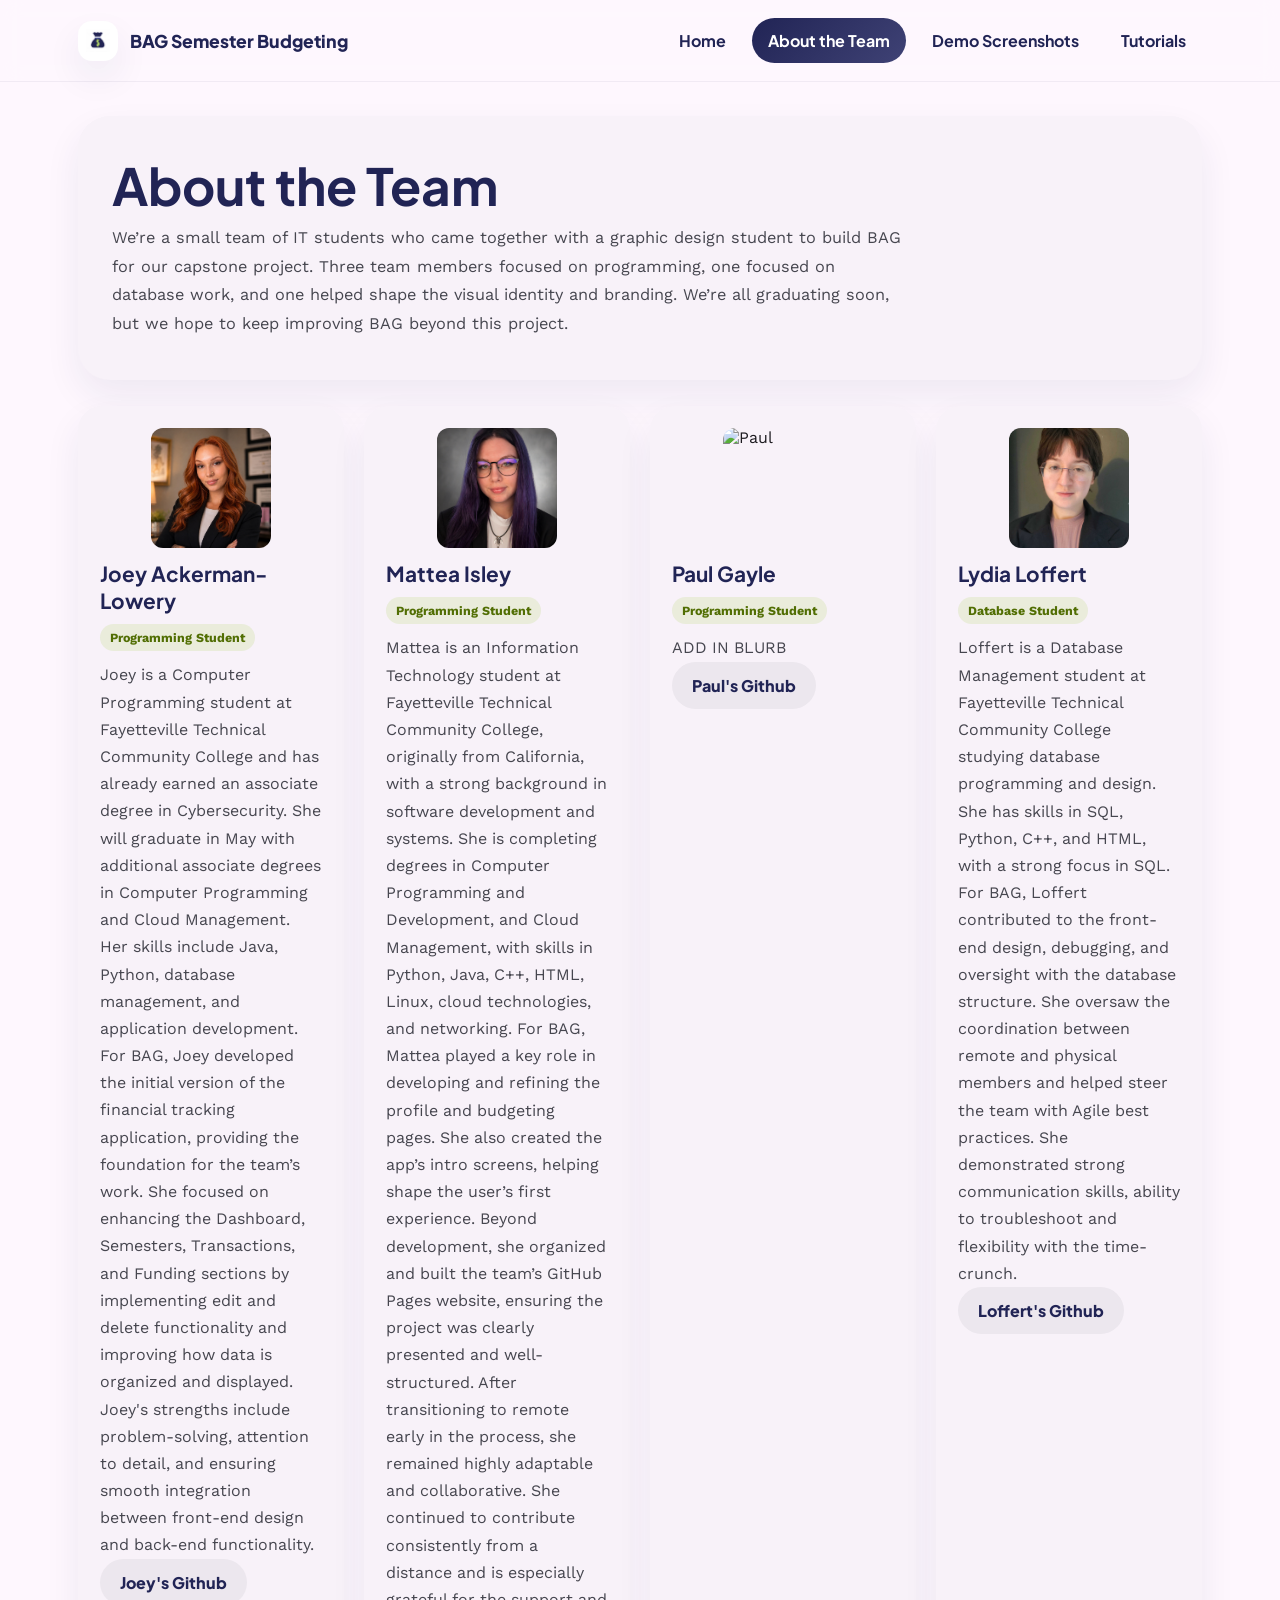
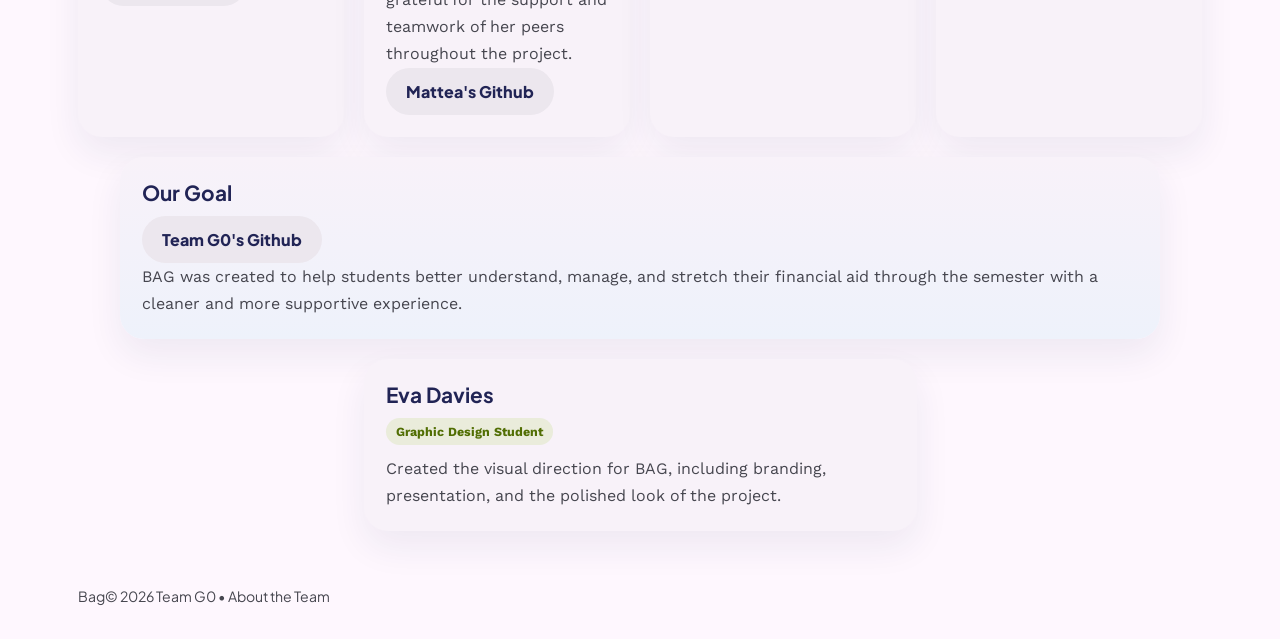
==== about.html @ 032ed26b "Update about.html" ====
<!DOCTYPE html>
<html lang="en">
<head>
  <meta charset="UTF-8">
  <meta name="viewport" content="width=device-width, initial-scale=1.0">
  <title>About the Team | BAG</title>
  <link rel="stylesheet" href="styles.css">
</head>
<body>
  <header class="site-header">
    <nav class="navbar">
      <a class="brand" href="index.html">
        <span class="brand-badge">
          <img src="images/logos/baglogo.png" alt="BAG Logo">
        </span>
        <span>BAG Semester Budgeting</span>
      </a>
      <div class="nav-links">
        <a href="index.html">Home</a>
        <a class="active" href="about.html">About the Team</a>
        <a href="screenshots.html">Demo Screenshots</a>
        <a href="tutorials.html">Tutorials</a>
      </div>
    </nav>
  </header>

  <main>
    <section class="page-hero">
      <h1>About the Team</h1>
      <p>
        We’re a small team of IT students who came together with a graphic design student to build BAG for our capstone project.
        Three team members focused on programming, one focused on database work, and one helped shape the visual identity and branding.
        We’re all graduating soon, but we hope to keep improving BAG beyond this project.
      </p>
    </section>

    <!-- Top = 4 cards  -->
    <section class="team-grid">
      <article class="person-card">

        <img src="images/team/joey.png" alt="Joey" class="card-photo">

        <h3>Joey Ackerman-Lowery</h3>
        <small>Programming Student</small>
        
        <p>
          Joey is a Computer Programming student at Fayetteville Technical Community College and has already earned an associate degree in Cybersecurity.
          She will graduate in May with additional associate degrees in Computer Programming and Cloud Management.
          Her skills include Java, Python, database management, and application development.
        </p>

        <p>
          For BAG, Joey developed the initial version of the financial tracking application, providing the foundation for the team’s work.
          She focused on enhancing the Dashboard, Semesters, Transactions, and Funding sections by implementing edit and delete functionality
          and improving how data is organized and displayed.
        </p>

        <p>
          Joey's strengths include problem-solving, attention to detail, and ensuring smooth integration between front-end design and back-end functionality.
        </p>

        <a href="https://github.com/ackermaj5301" class="button secondary">Joey's Github</a>

      </article>

      <article class="person-card">

        <img src="images/team/mattea.png" alt="Mattea" class="card-photo">

        <h3>Mattea Isley</h3>
        <small>Programming Student</small>
        
        <p>
          Mattea is an Information Technology student at Fayetteville Technical Community College, originally from California, with a strong background in software 
          development and systems. She is completing degrees in Computer Programming and Development, and Cloud Management, with skills in Python, Java, C++, HTML, 
          Linux, cloud technologies, and networking.

          For BAG, Mattea played a key role in developing and refining the profile and budgeting pages. She also created the app’s intro screens, 
          helping shape the user’s first experience. Beyond development, she organized and built the team’s GitHub Pages website, 
          ensuring the project was clearly presented and well-structured.

          After transitioning to remote early in the process, she remained highly adaptable and collaborative. She continued to contribute 
          consistently from a distance and is especially grateful for the support and teamwork of her peers throughout the project.

        </p>
      
        <a href="https://github.com/isleym9447" class="button secondary">Mattea's Github</a>

      </article>

      <article class="person-card">

        <img src="images/team/Paul.png" alt="Paul" class="card-photo">

        <h3>Paul Gayle</h3>
        <small>Programming Student</small>
        
        <p>ADD IN BLURB</p>

        <a href="https://github.com/PaulGayle" class="button secondary">Paul's Github</a>
        
      </article>

      <article class="person-card">

        <img src="images/team/LoffertHeadshotBAG.jpg" alt="Loffert" class="card-photo">

        <h3>Lydia Loffert</h3>
        <small>Database Student</small>
        
        <p>
          Loffert is a Database Management student at Fayetteville Technical Community College studying database programming and design. 
          She has skills in SQL, Python, C++, and HTML, with a strong focus in SQL. For BAG, Loffert contributed to the front-end design, 
          debugging, and oversight with the database structure. She oversaw the coordination between remote and physical members and helped 
          steer the team with Agile best practices. She demonstrated strong communication skills, ability to troubleshoot and flexibility
          with the time-crunch. 
        </p>

        <a href="https://github.com/Lloffert" class="button secondary">Loffert's Github</a>
        
      </article>
    </section>

    <!-- Our Goal under -->
    <section class="center-section">
      <article class="person-card highlight goal-card">
        <h3>Our Goal</h3>
        
        <a href="https://github.com/CAPSTONE-Team-G0" class="button secondary">Team G0's Github</a>
        <p>
          BAG was created to help students better understand, manage, and stretch their financial aid through the semester
          with a cleaner and more supportive experience.
        </p>
        
      </article>
    </section>

    <!-- Team Member 5 centered -->
    <section class="center-section">
      <article class="person-card member-five-card">
        <h3>Eva Davies</h3>
        <small>Graphic Design Student</small>
        <p>
          Created the visual direction for BAG, including branding, presentation, and the polished look of the project.
        </p>
      </article>
    </section>
  </main>

  <footer class="footer">
    Bag© 2026 Team G0 • About the Team
  </footer>
</body>
</html>
---- styles.css ----
@import url('https://fonts.googleapis.com/css2?family=Plus+Jakarta+Sans:wght@500;600;700;800&family=Work+Sans:wght@400;500;600;700&display=swap');

:root{
  --bg:#fef7fe;
  --surface:#f8f2f9;
  --surface-2:#f2ecf3;
  --surface-3:#e6e1e8;
  --primary:#212455;
  --primary-2:#3f4275;
  --accent:#5663AD;
  --green:#B0D365;
  --green-dark:#516e03;
  --text:#1d1b20;
  --muted:#46464f;
  --line:#ddd7df;
  --danger:#ba1a1a;
  --radius-sm:12px;
  --radius-md:16px;
  --radius-lg:24px;
  --radius-xl:32px;
  --pill:999px;
  --shadow-soft:0 16px 36px rgba(33,36,85,.07);
}

*{box-sizing:border-box}

html,body{
  margin:0;
  padding:0;
  background:var(--bg);
  color:var(--text);
  font-family:"Work Sans",system-ui,sans-serif;
}

body{
  min-height:100vh;
}

h1,h2,h3,h4,h5,h6,.brand,.button,.nav-links a,.hero-kicker,.footer{
  font-family:"Plus Jakarta Sans",system-ui,sans-serif;
}

a{
  color:var(--accent);
  text-decoration:none;
}

a:hover{
  text-decoration:none;
}

.site-header{
  position:sticky;
  top:0;
  z-index:20;
  background:rgba(254,247,254,.88);
  backdrop-filter:blur(10px);
  border-bottom:1px solid rgba(33,36,85,.06);
}

.navbar{
  max-width:1180px;
  margin:0 auto;
  padding:18px 28px;
  display:flex;
  align-items:center;
  justify-content:space-between;
  gap:20px;
}

.brand{
  display:flex;
  align-items:center;
  gap:12px;
  color:var(--primary);
  font-weight:800;
  font-size:1.1rem;
}

.brand-badge{
  width:40px;
  height:40px;
  border-radius:14px;
  display:inline-flex;
  align-items:center;
  justify-content:center;
  background:#fff;
  box-shadow:var(--shadow-soft);
  overflow:hidden;
}

.brand-badge img{
  max-width:60%;
  max-height:60%;
  object-fit:contain;
  display:block;
}

.nav-links{
  display:flex;
  align-items:center;
  gap:10px;
  flex-wrap:wrap;
}

.nav-links a{
  color:var(--primary);
  padding:12px 16px;
  border-radius:var(--pill);
  font-weight:700;
  transition:all .18s ease;
}

.nav-links a:hover{
  background:#ece7ee;
  transform:translateY(-1px);
}

.nav-links a.active{
  background:linear-gradient(135deg,var(--primary),var(--primary-2));
  color:#fff;
}

main{
  max-width:1180px;
  margin:0 auto;
  padding:34px 28px 56px;
}

.hero,.page-hero{
  background:var(--surface);
  border-radius:var(--radius-xl);
  box-shadow:var(--shadow-soft);
  padding:42px 34px;
  margin-bottom:26px;
}

.hero{
  text-align:center;
}

.hero img{
  display:block;
  width:min(100%, 430px);
  margin:0 auto 20px;
}

.hero-kicker{
  margin:0 0 10px;
  color:var(--accent);
  font-size:12px;
  font-weight:800;
  letter-spacing:.14em;
  text-transform:uppercase;
}

.hero h1,.page-hero h1{
  margin:0 0 12px;
  color:var(--primary);
  font-size:clamp(2rem,4vw,3.3rem);
  line-height:1.06;
}

.hero p,.page-hero p{
  max-width:760px;
  margin:0 auto;
  color:var(--muted);
  font-size:1.02rem;
  line-height:1.75;
}

.page-hero p{
  margin:0;
  max-width:800px;
}

.button-row{
  margin-top:24px;
  display:flex;
  justify-content:center;
  gap:12px;
  flex-wrap:wrap;
}

.button{
  display:inline-flex;
  align-items:center;
  justify-content:center;
  gap:8px;
  padding:13px 20px;
  border-radius:var(--pill);
  font-weight:800;
  transition:transform .15s ease, filter .15s ease;
}

.button:hover{
  transform:translateY(-1px);
  filter:brightness(1.03);
}

.button.primary{
  background:linear-gradient(135deg,var(--primary),var(--primary-2));
  color:#fff;
}

.button.secondary{
  background:#ece7ee;
  color:var(--primary);
}

.section-title{
  margin:0 0 14px;
  color:var(--primary);
  font-size:1.7rem;
}

.grid,.team-grid,.tutorial-list,.screenshot-grid{
  display:grid;
  gap:18px;
}

.grid{
  grid-template-columns:repeat(3,minmax(0,1fr));
}

/* TOP = 4 cards in a clean 2x2 layout */
.team-grid{
  display: grid;
  grid-template-columns: repeat(4, minmax(0, 1fr));
  gap: 20px;
}

.screenshot-grid{
  grid-template-columns:repeat(2,minmax(0,1fr));
}

.card,.person-card,.tutorial-step,.screenshot-card{
  background:var(--surface);
  border-radius:var(--radius-lg);
  padding:22px;
  box-shadow:var(--shadow-soft);
}

.card.highlight,.person-card.highlight,.screenshot-card.highlight{
  background:linear-gradient(180deg,#f8f2f9 0%, #eef2fb 100%);
}

.card h3,.person-card h3,.tutorial-step h3,.screenshot-card h3{
  margin:0 0 10px;
  color:var(--primary);
  font-size:1.3rem;
}

.card p,.person-card p,.tutorial-step p,.screenshot-card p{
  margin:0;
  color:var(--muted);
  line-height:1.7;
}

.link{
  display:inline-flex;
  margin-top:14px;
  font-weight:800;
}

.person-card small,.screenshot-label{
  display:inline-flex;
  margin-bottom:10px;
  padding:6px 10px;
  border-radius:999px;
  font-size:.78rem;
  font-weight:700;
  background:rgba(176,211,101,.2);
  color:var(--green-dark);
}

.tutorial-list{
  grid-template-columns:1fr;
}

.tutorial-step{
  display:grid;
  grid-template-columns:74px 1fr;
  align-items:start;
  gap:18px;
}

.step-num{
  width:58px;
  height:58px;
  border-radius:18px;
  display:flex;
  align-items:center;
  justify-content:center;
  background:linear-gradient(135deg,var(--primary),var(--primary-2));
  color:#fff;
  font-size:1.3rem;
  font-weight:800;
}

.screenshot-preview{
  width:100%;
  min-height:220px;
  border-radius:20px;
  border:2px dashed var(--line);
  background:linear-gradient(180deg,#fff 0%, #f2ecf3 100%);
  display:flex;
  align-items:center;
  justify-content:center;
  text-align:center;
  color:var(--muted);
  padding:18px;
  margin:12px 0 14px;
}

.callout{
  margin-top:16px;
  padding:15px 17px;
  border-radius:18px;
  background:#fff;
  border-left:5px solid var(--green);
  color:var(--text);
}

/* Centered sections for Our Goal and Team Member Five */
.center-section{
  display:flex;
  justify-content:center;
  margin-top:20px;
}

.center-section .person-card{
  width:100%;
}

/* Our Goal = centered and wider */
.goal-card{
  max-width:1040px;
}

/* Team Member 5 = centered and same size as top cards */
.member-five-card{
  max-width:calc((1180px - 28px - 28px - 18px) / 2);
}

.footer{
  max-width:1180px;
  margin:0 auto;
  padding:0 28px 34px;
  color:var(--muted);
  font-size:.88rem;
}

@media (max-width: 980px){
  .grid,.team-grid,.screenshot-grid{
    grid-template-columns:1fr 1fr;
  }

  .goal-card,
  .member-five-card{
    max-width:none;
  }
}

@media (max-width: 760px){
  .navbar{
    padding:16px 18px;
    align-items:flex-start;
    flex-direction:column;
  }

  main{
    padding:24px 18px 44px;
  }

  .hero,.page-hero{
    padding:28px 20px;
  }

  .grid,.team-grid,.screenshot-grid{
    grid-template-columns:1fr;
  }

  .tutorial-step{
    grid-template-columns:1fr;
  }

  .step-num{
    width:52px;
    height:52px;
  }

  .footer{
    padding:0 18px 28px;
  }

  .goal-card,
  .member-five-card{
    max-width:none;
  }
}

/* layout for image + text */
.person-row {
  display: flex;
  align-items: flex-start;
  gap: 16px;
}

/* profile image */
.person-photo {
  width: 70px;
  height: 70px;
  border-radius: 50%; /* circle */
  object-fit: cover;
  flex-shrink: 0;
  border: 2px solid var(--surface-3);
}

/* text container */
.person-info {
  display: flex;
  flex-direction: column;
}

.card-photo {
  width: 120px;
  height: 120px;
  object-fit: cover;
  border-radius: 12px;
  display: block;
  margin: 0 auto 12px; /* centers it */
}
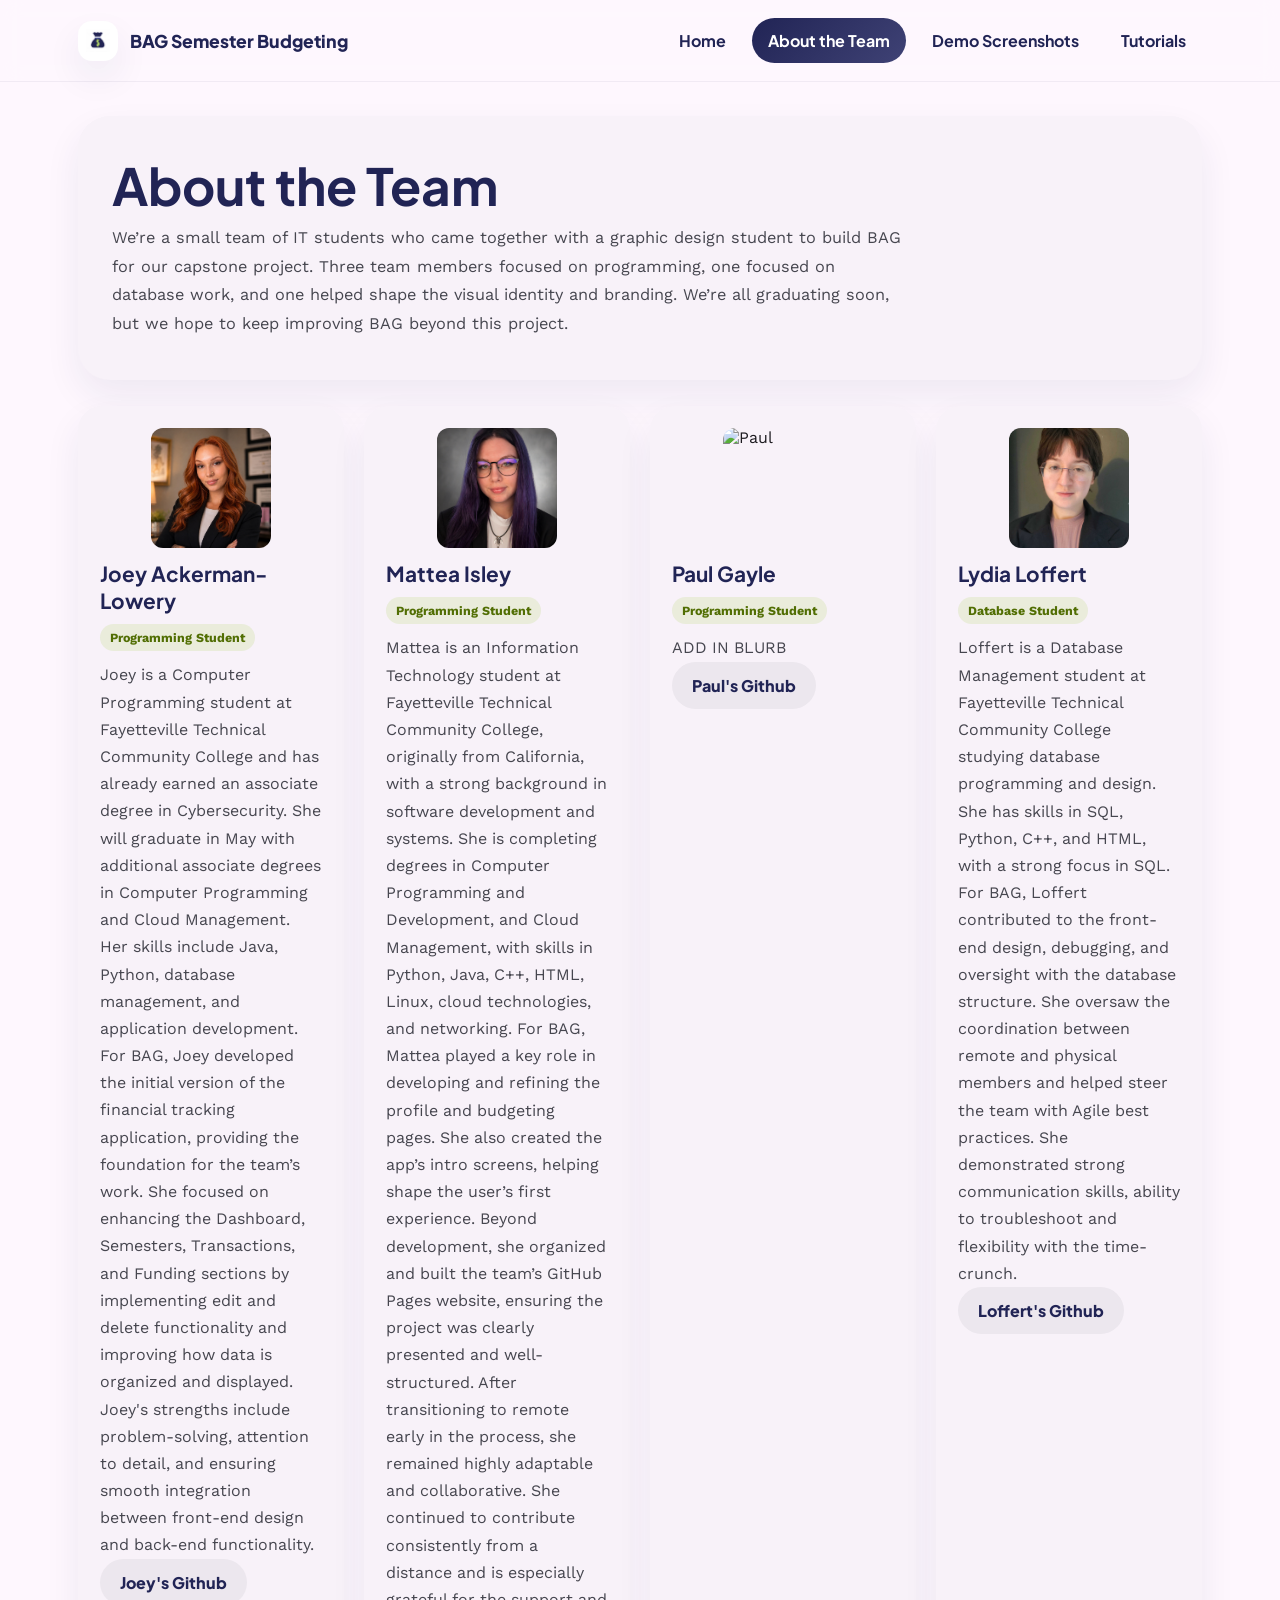
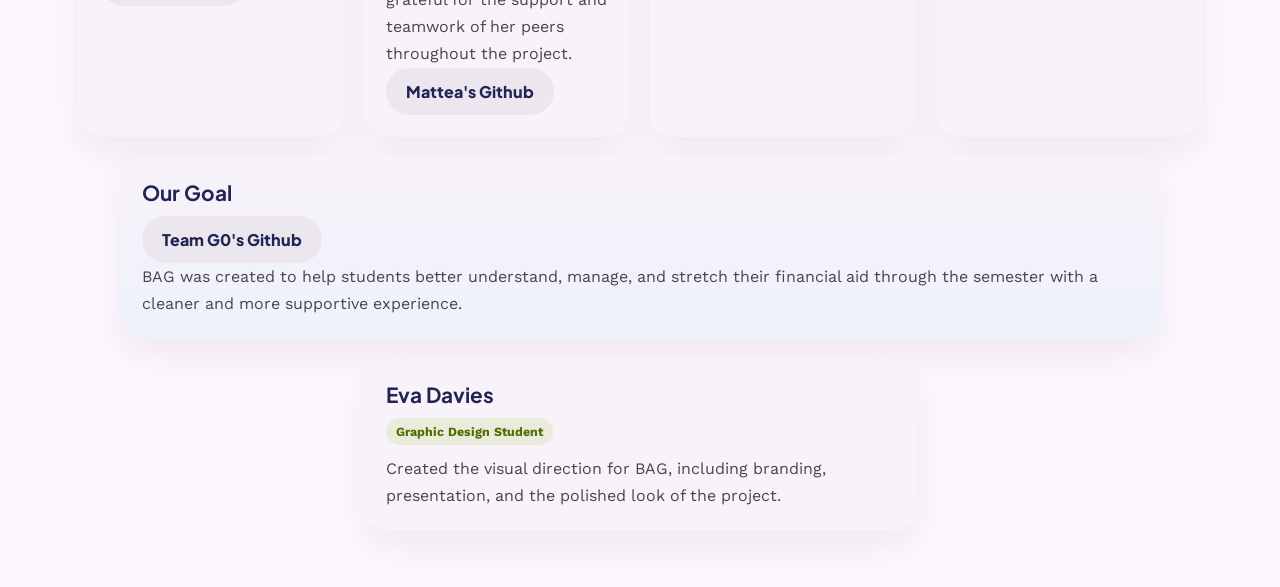
==== commit f50cd5be: "Delete footer from about page Removed footer section from about.html" ====
--- a/about.html
+++ b/about.html
@@ -147,8 +147,6 @@
     </section>
   </main>
 
-  <footer class="footer">
-    Bag© 2026 Team G0 • About the Team
-  </footer>
+  
 </body>
 </html>
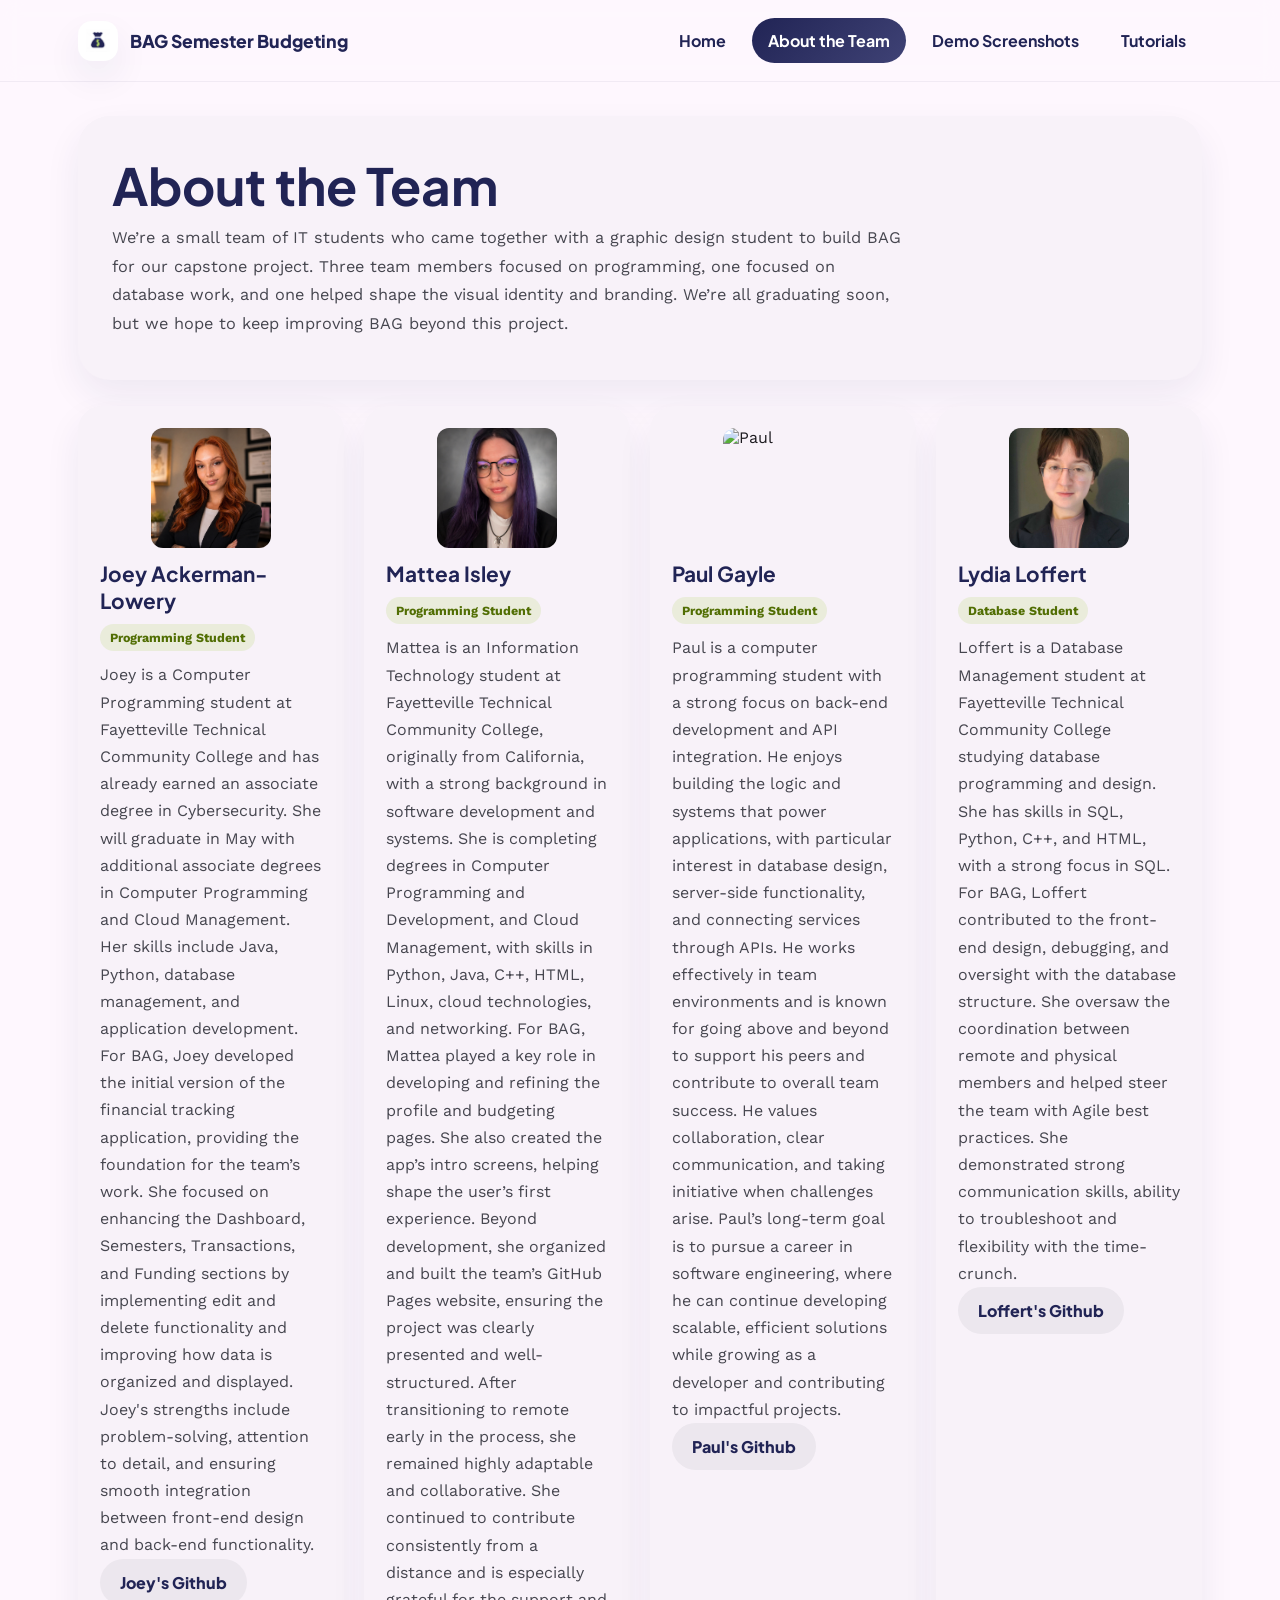
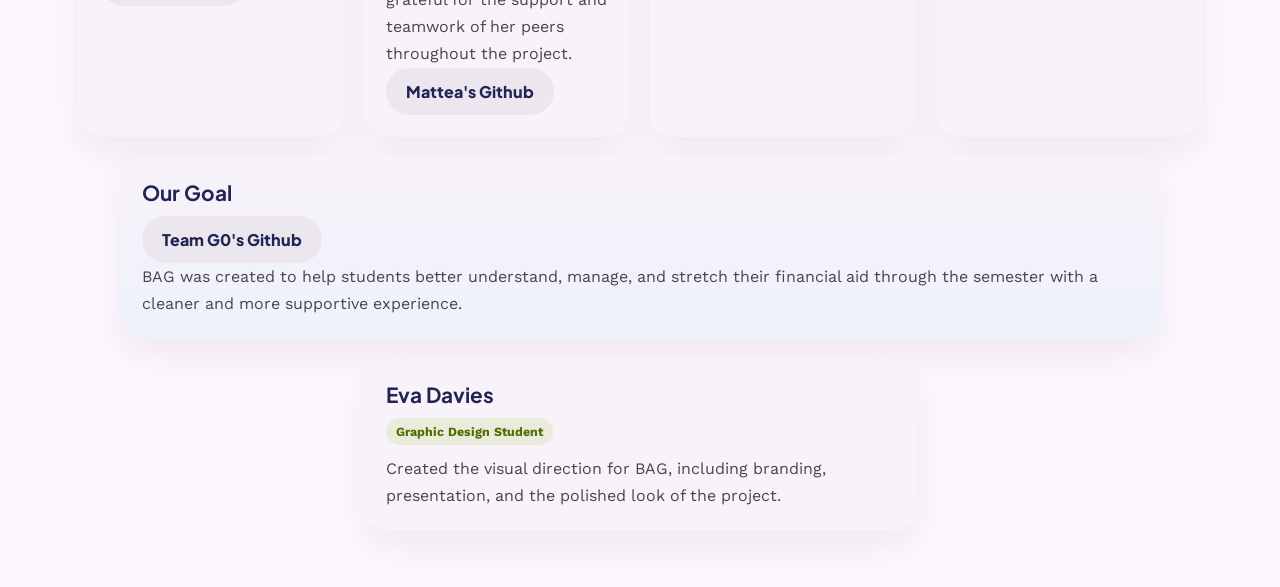
==== commit 8fbd09ac: "Enhance personal blurb in about.html Updated personal blurb to provide a detailed overview of Paul's" ====
--- a/about.html
+++ b/about.html
@@ -95,7 +95,15 @@
         <h3>Paul Gayle</h3>
         <small>Programming Student</small>
         
-        <p>ADD IN BLURB</p>
+        <p>Paul is a computer programming student with a strong focus on back-end development and API integration. He enjoys building the 
+          logic and systems that power applications, with particular interest in database design, server-side functionality, and connecting services through APIs.
+
+          He works effectively in team environments and is known for going above and beyond to support his peers and contribute to overall team success. 
+          He values collaboration, clear communication, and taking initiative when challenges arise.
+
+          Paul’s long-term goal is to pursue a career in software engineering, where he can continue developing scalable, efficient solutions while growing 
+          as a developer and contributing to impactful projects.
+        </p>
 
         <a href="https://github.com/PaulGayle" class="button secondary">Paul's Github</a>
         
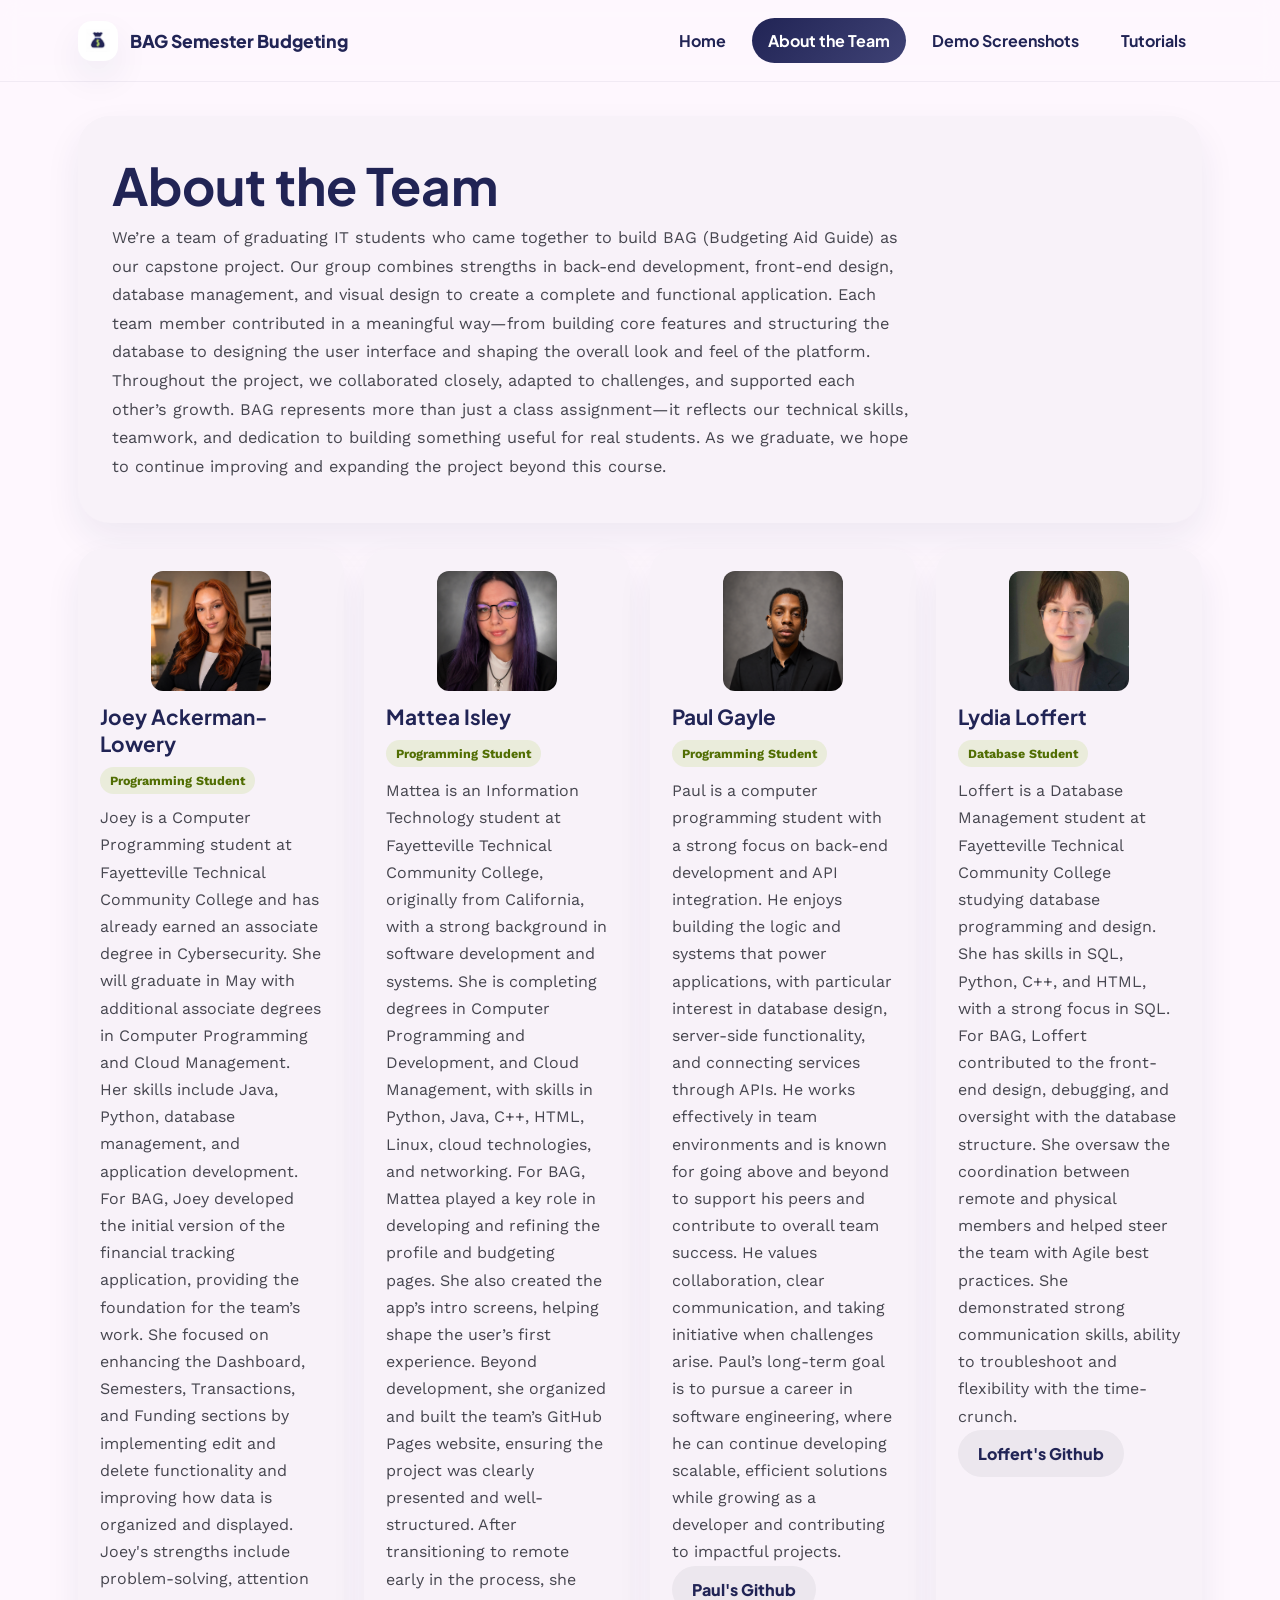
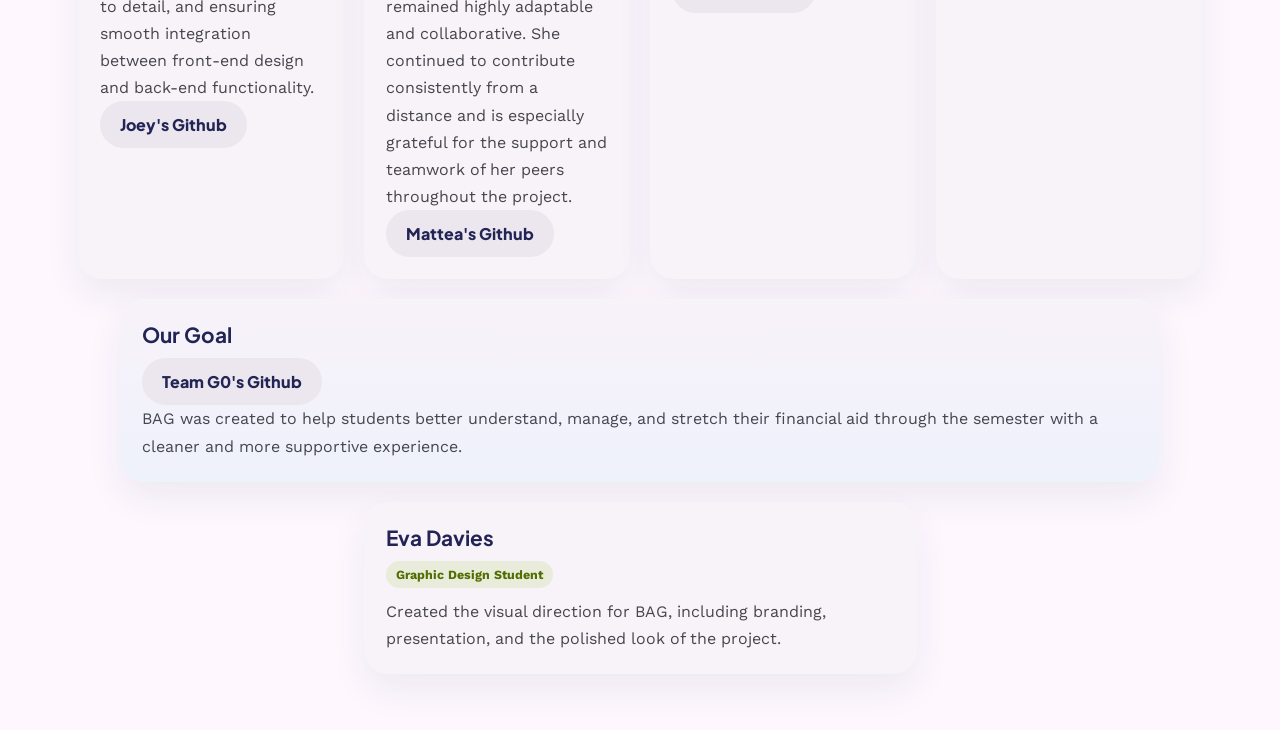
==== commit bac59171: "Update about.html" ====
--- a/about.html
+++ b/about.html
@@ -28,10 +28,15 @@
     <section class="page-hero">
       <h1>About the Team</h1>
       <p>
-        We’re a small team of IT students who came together with a graphic design student to build BAG for our capstone project.
-        Three team members focused on programming, one focused on database work, and one helped shape the visual identity and branding.
-        We’re all graduating soon, but we hope to keep improving BAG beyond this project.
-      </p>
+  We’re a team of graduating IT students who came together to build BAG (Budgeting Aid Guide) as our capstone project. 
+  Our group combines strengths in back-end development, front-end design, database management, and visual design to create a complete and functional application.
+
+  Each team member contributed in a meaningful way—from building core features and structuring the database to designing the user interface 
+  and shaping the overall look and feel of the platform. Throughout the project, we collaborated closely, adapted to challenges, and supported each other’s growth.
+
+  BAG represents more than just a class assignment—it reflects our technical skills, teamwork, and dedication to building something useful for real students. 
+  As we graduate, we hope to continue improving and expanding the project beyond this course.
+</p>
     </section>
 
     <!-- Top = 4 cards  -->
@@ -90,7 +95,7 @@
 
       <article class="person-card">
 
-        <img src="images/team/Paul.png" alt="Paul" class="card-photo">
+        <img src="images/team/paul.png" alt="Paul" class="card-photo">
 
         <h3>Paul Gayle</h3>
         <small>Programming Student</small>
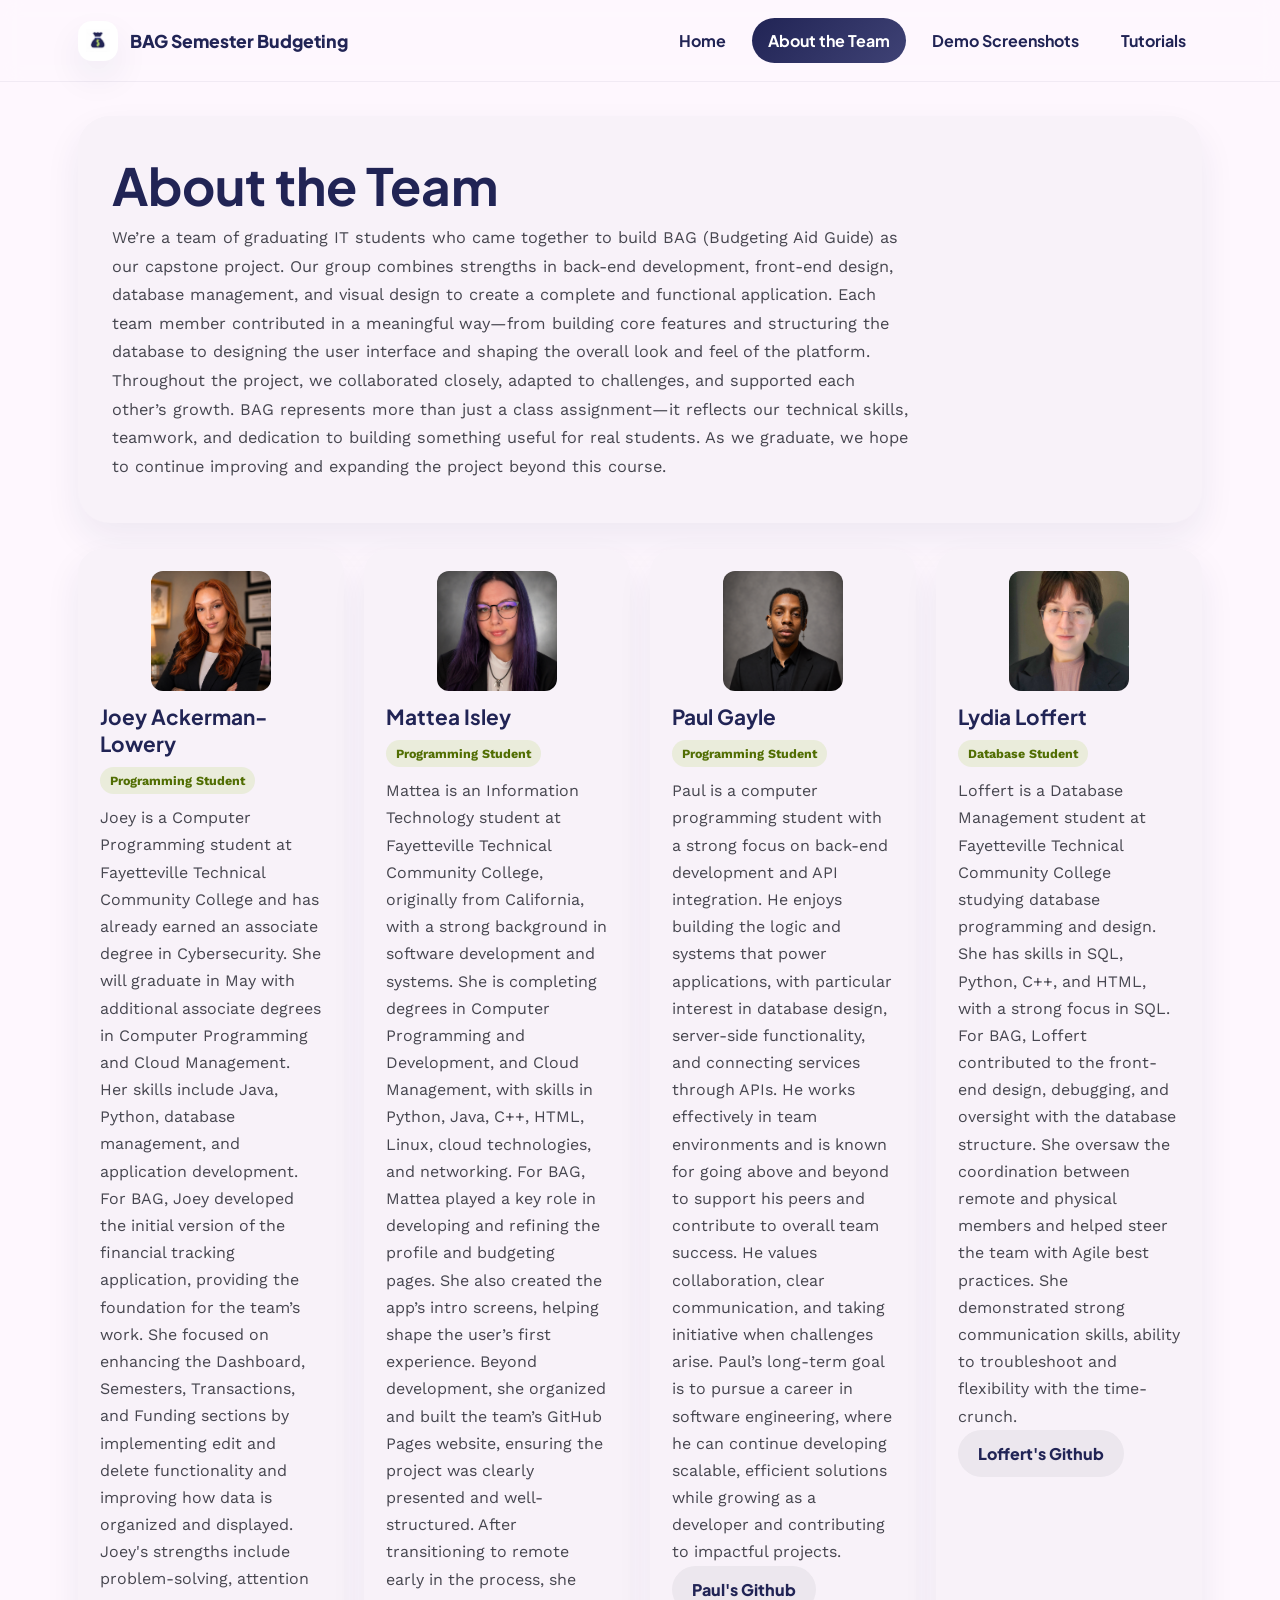
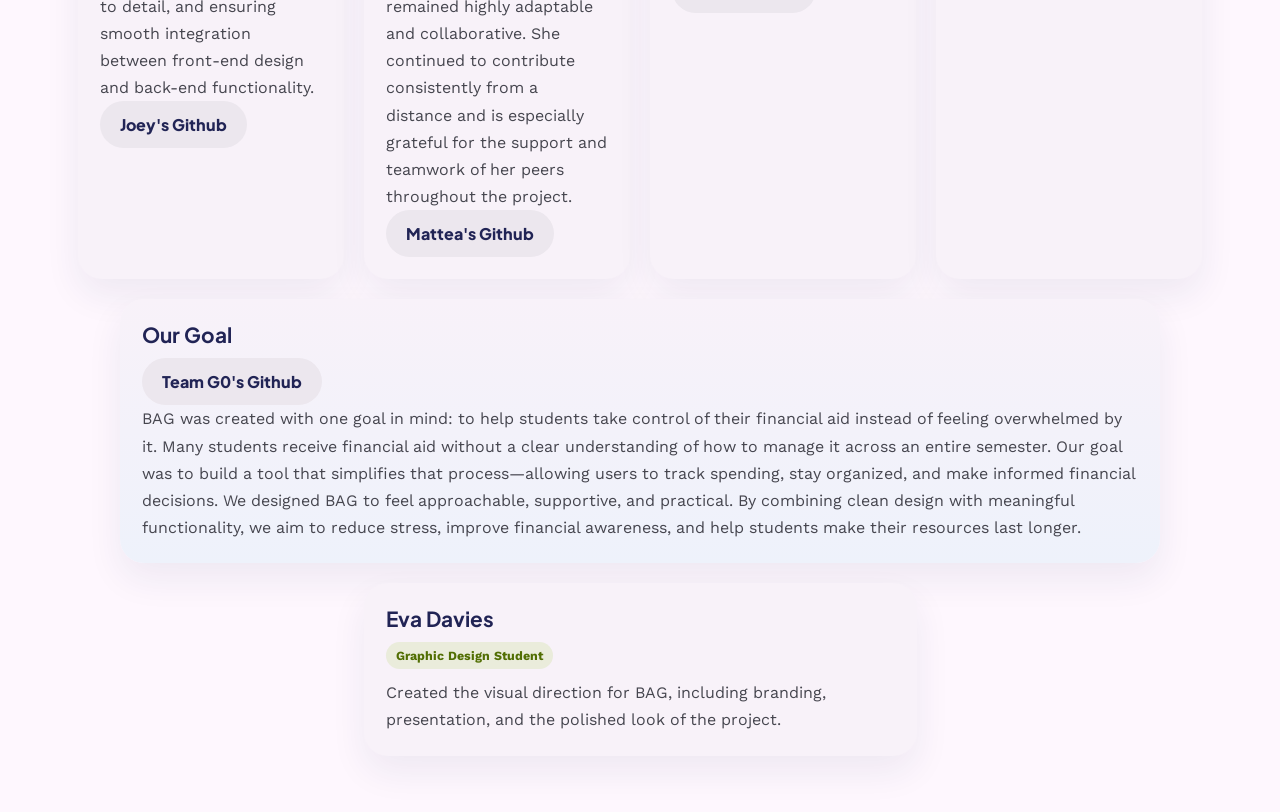
==== commit e9a69136: "Update BAG description for clarity and support Revised the description of BAG to emphasize its purpo" ====
--- a/about.html
+++ b/about.html
@@ -141,9 +141,14 @@
         
         <a href="https://github.com/CAPSTONE-Team-G0" class="button secondary">Team G0's Github</a>
         <p>
-          BAG was created to help students better understand, manage, and stretch their financial aid through the semester
-          with a cleaner and more supportive experience.
-        </p>
+  BAG was created with one goal in mind: to help students take control of their financial aid instead of feeling overwhelmed by it.
+
+  Many students receive financial aid without a clear understanding of how to manage it across an entire semester. 
+  Our goal was to build a tool that simplifies that process—allowing users to track spending, stay organized, and make informed financial decisions.
+
+  We designed BAG to feel approachable, supportive, and practical. By combining clean design with meaningful functionality, 
+  we aim to reduce stress, improve financial awareness, and help students make their resources last longer.
+</p>
         
       </article>
     </section>
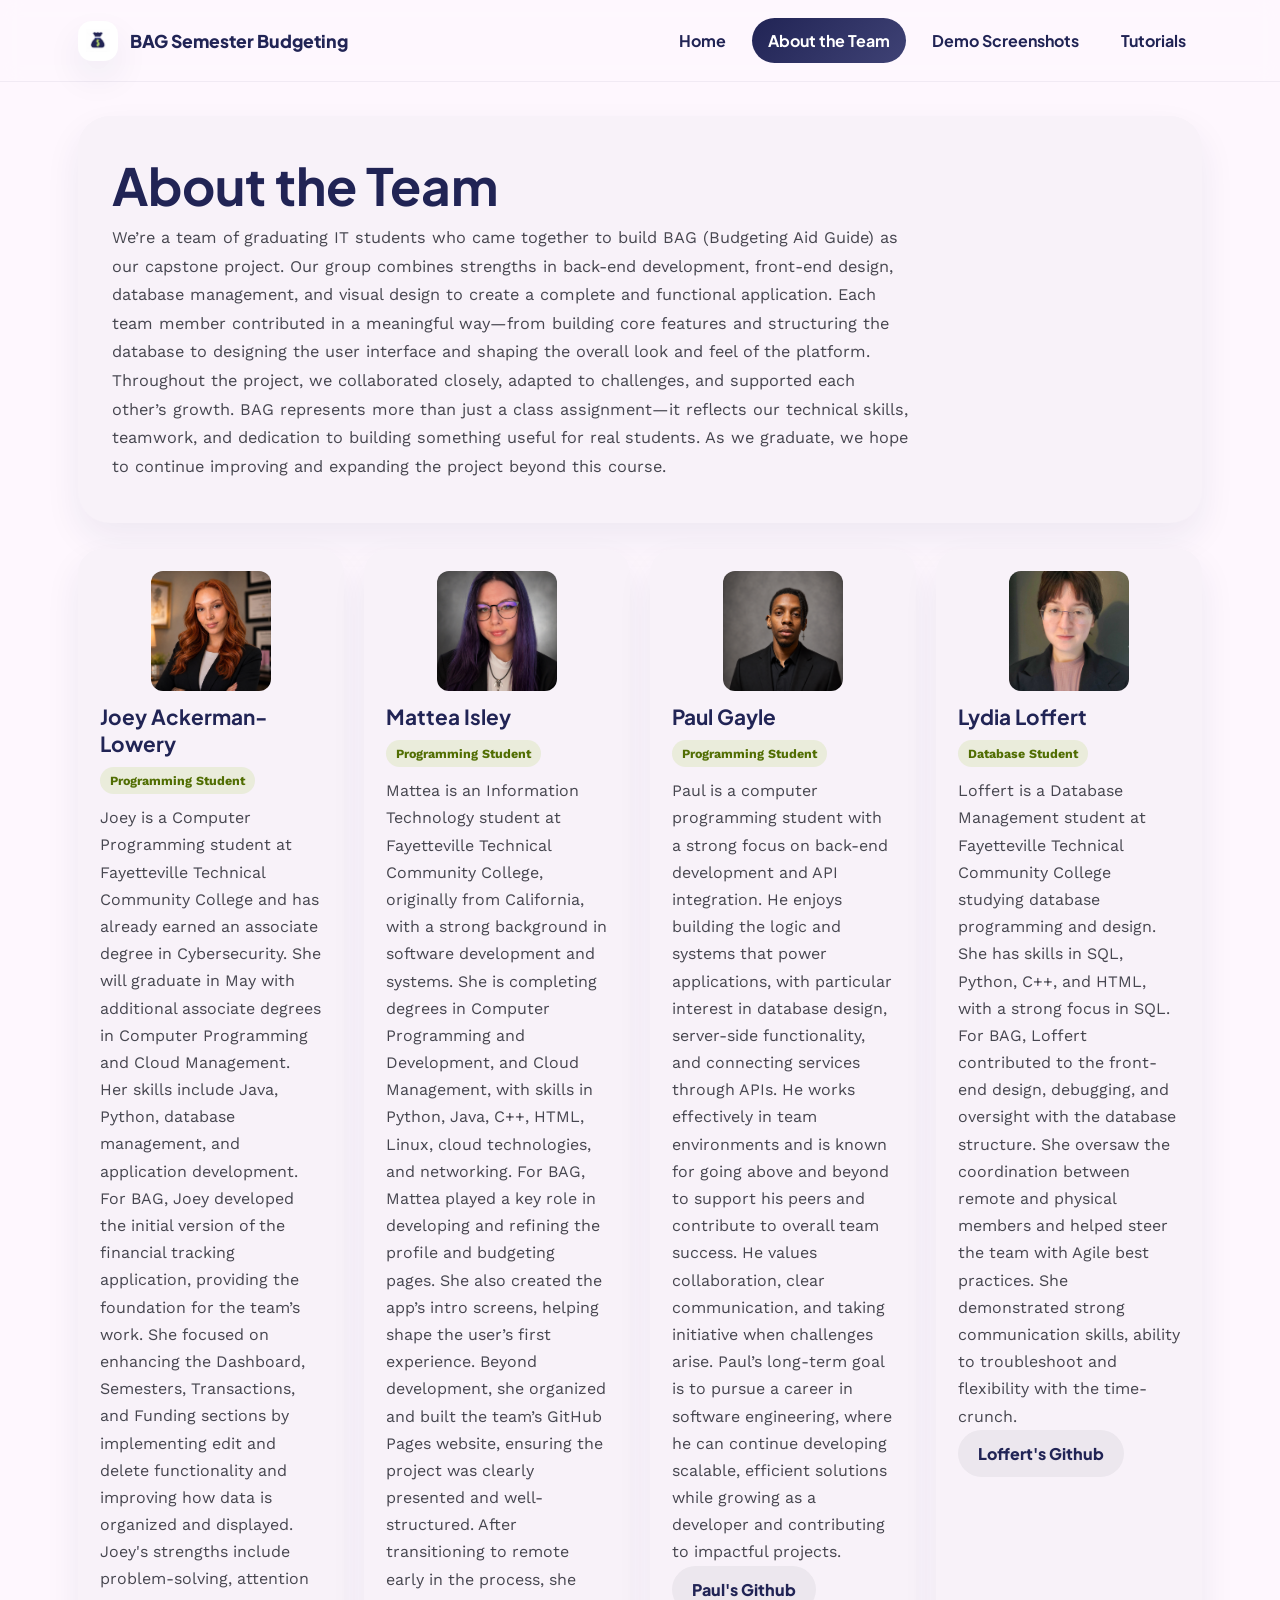
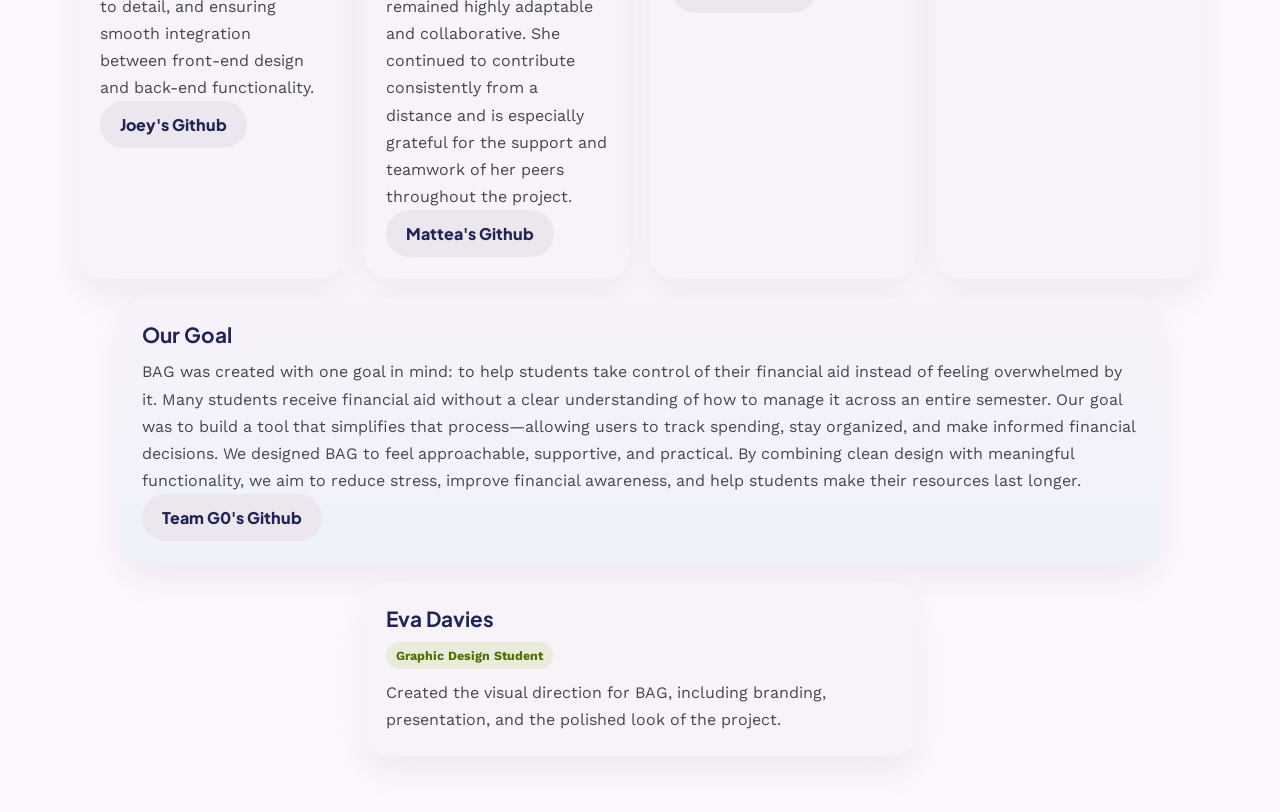
==== commit 42761ec7: "Update about.html" ====
--- a/about.html
+++ b/about.html
@@ -139,7 +139,7 @@
       <article class="person-card highlight goal-card">
         <h3>Our Goal</h3>
         
-        <a href="https://github.com/CAPSTONE-Team-G0" class="button secondary">Team G0's Github</a>
+        
         <p>
   BAG was created with one goal in mind: to help students take control of their financial aid instead of feeling overwhelmed by it.
 
@@ -149,7 +149,7 @@
   We designed BAG to feel approachable, supportive, and practical. By combining clean design with meaningful functionality, 
   we aim to reduce stress, improve financial awareness, and help students make their resources last longer.
 </p>
-        
+        <a href="https://github.com/CAPSTONE-Team-G0" class="button secondary">Team G0's Github</a>
       </article>
     </section>
 
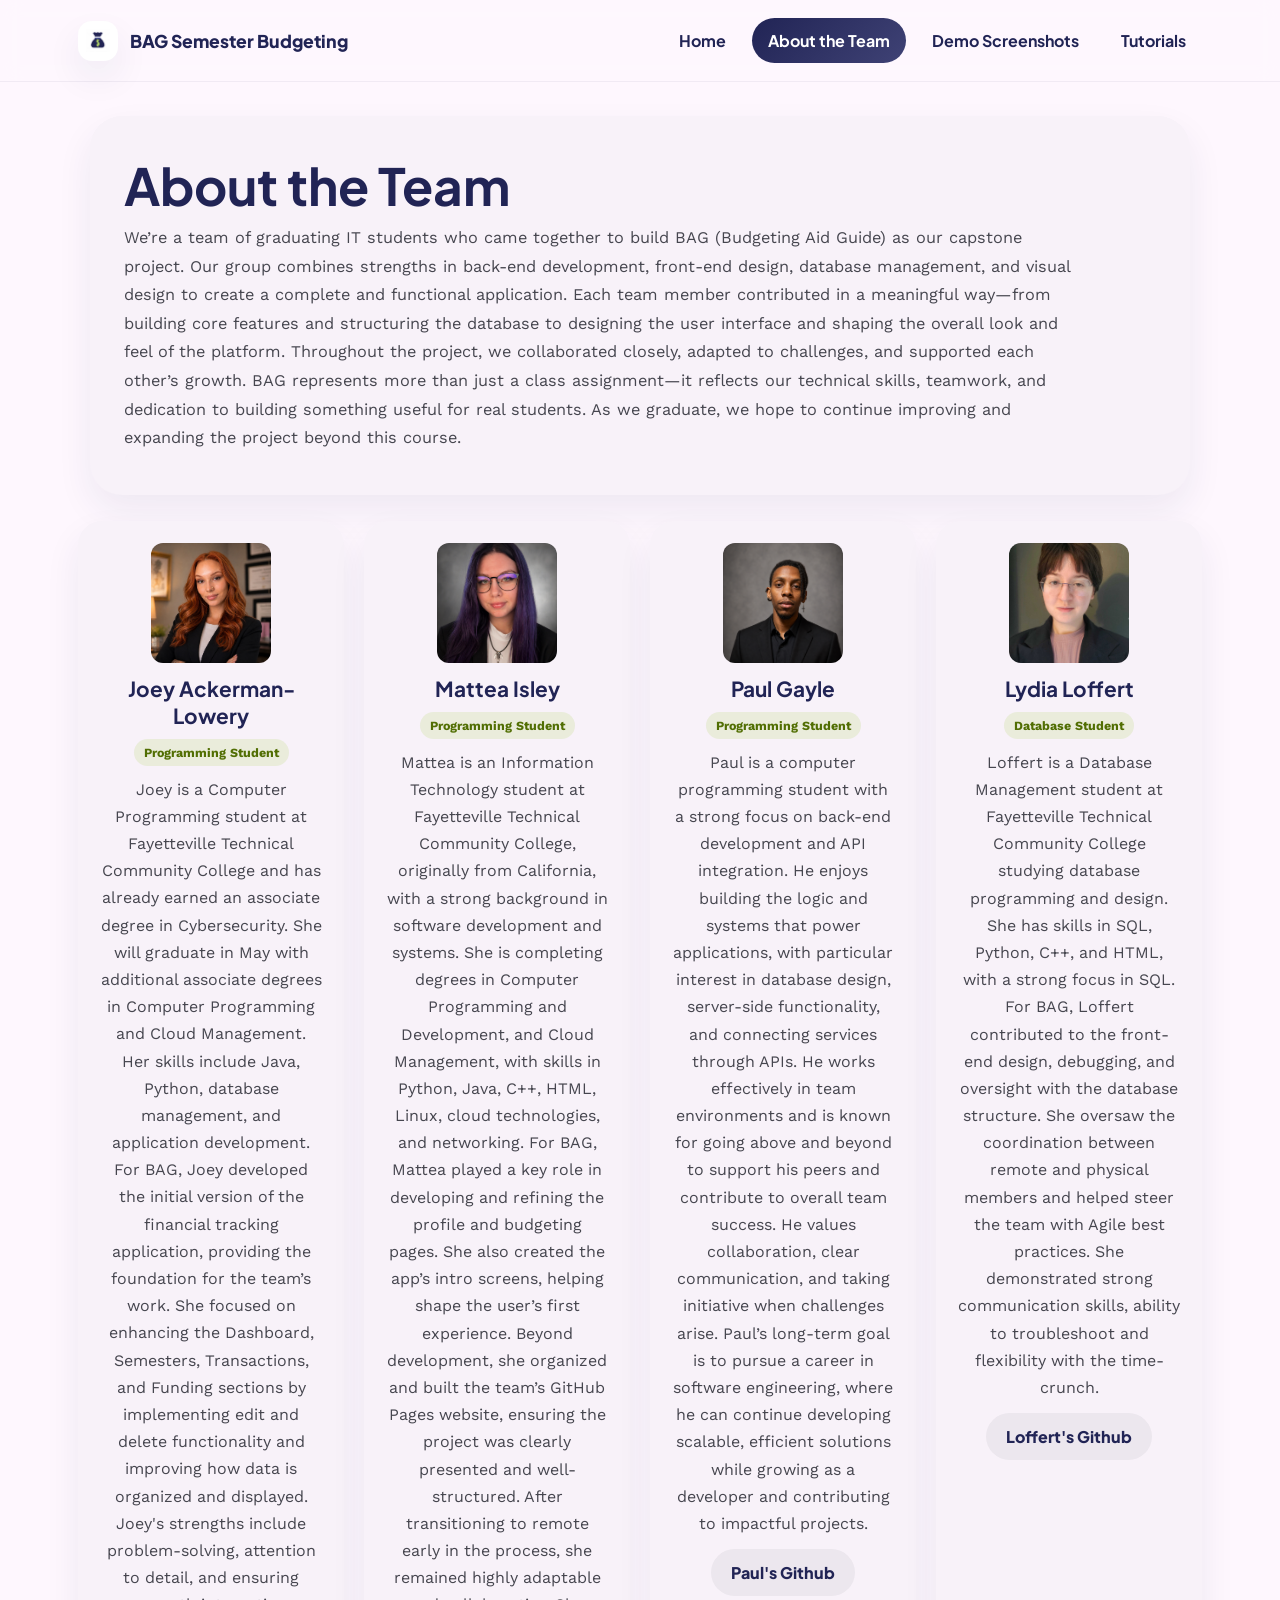
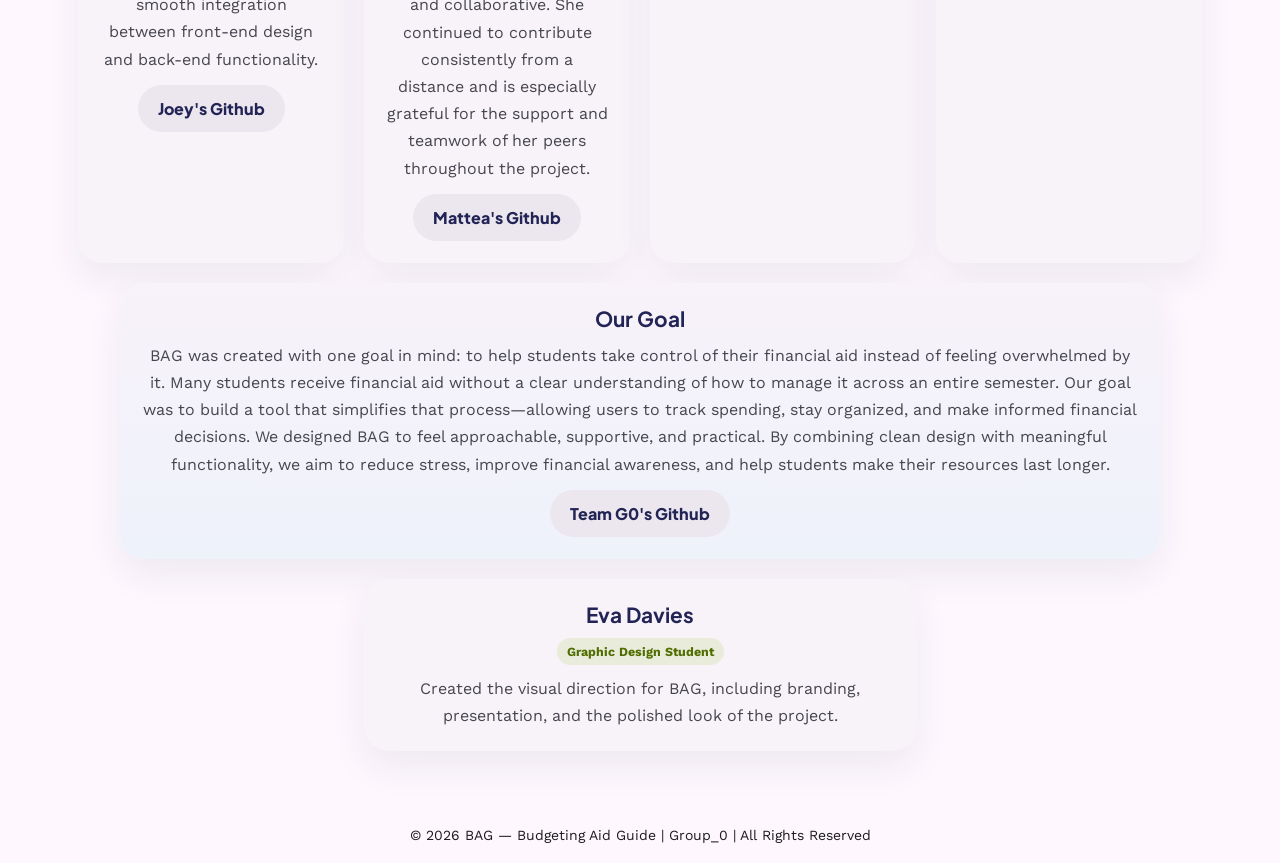
==== commit a9bdde6f: "Add copyright protections to website repository" ====
--- a/about.html
+++ b/about.html
@@ -165,6 +165,8 @@
     </section>
   </main>
 
-  
+  <footer style="text-align:center; padding:20px; font-size:14px;">
+  © 2026 BAG — Budgeting Aid Guide | Group_0 | All Rights Reserved
+</footer>
 </body>
 </html>
--- a/styles.css
+++ b/styles.css
@@ -162,16 +162,20 @@
 }
 
 .hero p,.page-hero p{
-  max-width:760px;
-  margin:0 auto;
+  max-width:100%;
+  margin:0;
   color:var(--muted);
   font-size:1.02rem;
   line-height:1.75;
 }
 
 .page-hero p{
-  margin:0;
-  max-width:800px;
+  max-width:950px;
+}
+
+.page-hero{
+  max-width:1100px;
+  margin:0 auto 26px;
 }
 
 .button-row{
@@ -431,3 +435,38 @@
   display: block;
   margin: 0 auto 12px; /* centers it */
 }
+
+/* Center team member names, roles, and buttons under photos */
+.person-card {
+  text-align: center;
+}
+
+.person-card h3,
+.person-card small {
+  text-align: center;
+}
+
+.person-card .button {
+  margin: 12px auto 0;
+}
+
+
+
+.screenshot-card {
+  overflow: hidden;
+}
+
+.screenshot-img {
+  width: 100%;
+  max-width: 260px;   /* controls how small they are */
+  height: auto;
+  display: block;
+  margin: 12px auto;  /* centers it */
+  border-radius: 14px;
+  object-fit: contain;
+}
+
+.screenshot-card {
+  text-align: center;
+  padding: 18px;
+}
